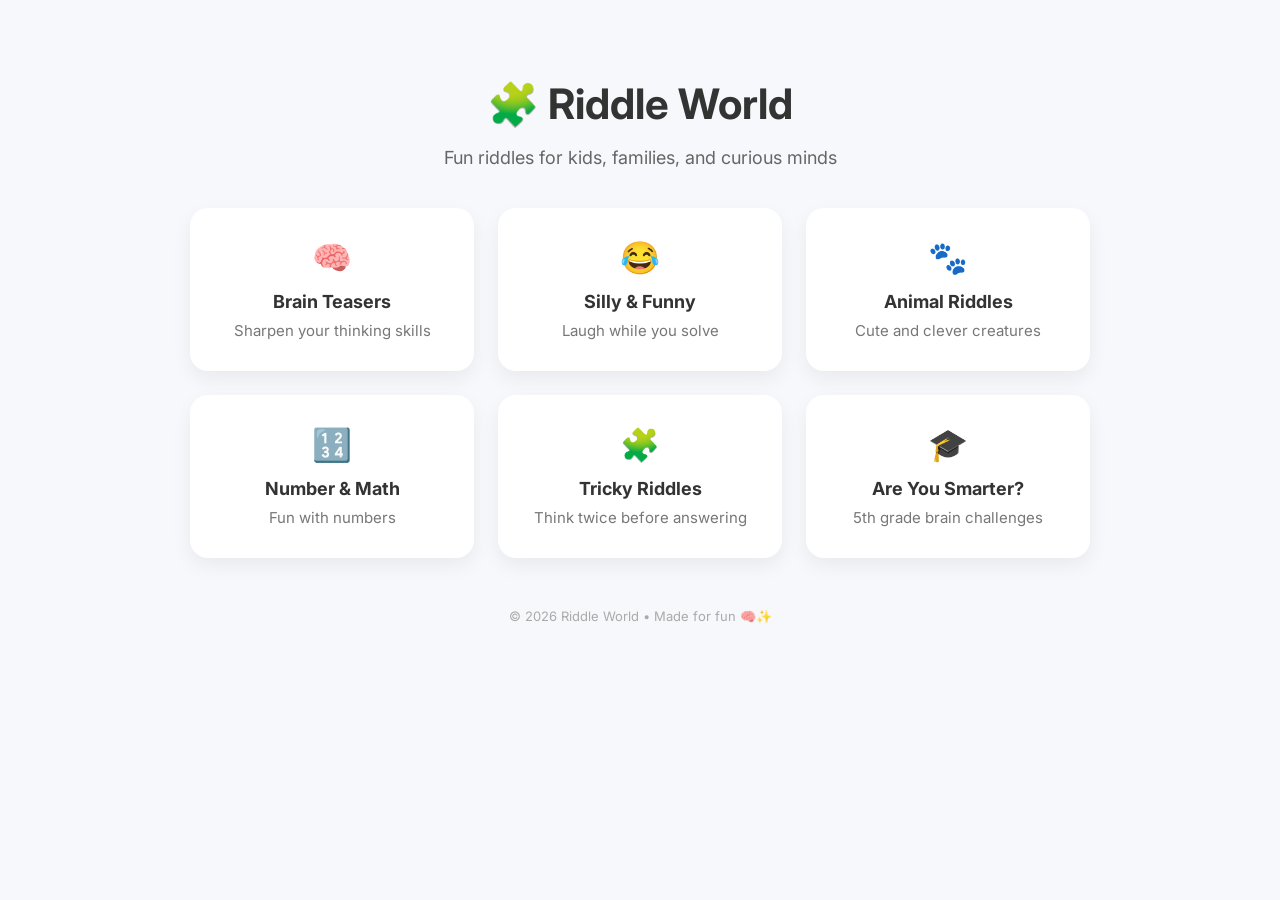
==== index.html @ af8a2e8a "Update index.html" ====
<!DOCTYPE html>
<html lang="en">
<head>
  <meta charset="UTF-8" />
  <meta name="viewport" content="width=device-width, initial-scale=1.0" />
  <title>Riddle World</title>

  <link href="https://fonts.googleapis.com/css2?family=Inter:wght@400;600;700;800&display=swap" rel="stylesheet">
  <link rel="stylesheet" href="style.css">
</head>

<body>
  <div class="container">
    <h1>🧩 Riddle World</h1>
    <p class="subtitle">Fun riddles for kids, families, and curious minds</p>

    <div class="grid">

      <a href="brain-teasers/index.html" class="card">
        <div class="emoji">🧠</div>
        <div class="title">Brain Teasers</div>
        <div class="desc">Sharpen your thinking skills</div>
      </a>

      <a href="funny-riddles/index.html" class="card">
        <div class="emoji">😂</div>
        <div class="title">Silly & Funny</div>
        <div class="desc">Laugh while you solve</div>
      </a>

      <a href="animal-riddles/index.html" class="card">
        <div class="emoji">🐾</div>
        <div class="title">Animal Riddles</div>
        <div class="desc">Cute and clever creatures</div>
      </a>

      <a href="math-riddles/index.html" class="card">
        <div class="emoji">🔢</div>
        <div class="title">Number & Math</div>
        <div class="desc">Fun with numbers</div>
      </a>

      <a href="tricky-riddles/index.html" class="card">
        <div class="emoji">🧩</div>
        <div class="title">Tricky Riddles</div>
        <div class="desc">Think twice before answering</div>
      </a>

    <a href="areyousmarter/index.html" class="card">
  <div class="emoji">🎓</div>
  <div class="title">Are You Smarter?</div>
  <div class="desc">5th grade brain challenges</div>
</a>

    </div>

    <footer>
      © 2026 Riddle World • Made for fun 🧠✨
    </footer>
  </div>
</body>
</html>
---- style.css ----
body {
  margin: 0;
  font-family: 'Inter', sans-serif;
  background: #f7f8fb;
  color: #333;
}

.container {
  max-width: 980px;
  margin: auto;
  padding: 50px 20px;
  text-align: center;
}

h1 {
  font-size: 42px;
  margin-bottom: 10px;
}

.subtitle {
  color: #666;
  margin-bottom: 40px;
  font-size: 18px;
}

.grid {
  display: grid;
  grid-template-columns: repeat(3, 1fr);
  gap: 24px;
  max-width: 900px;
  margin: 0 auto;
}

.card {
  background: white;
  padding: 30px 24px;
  border-radius: 18px;
  text-decoration: none;
  color: inherit;
  box-shadow: 0 8px 20px rgba(0, 0, 0, 0.06);
  transition: all 0.2s ease;
}

.card:hover {
  transform: translateY(-6px);
  box-shadow: 0 12px 28px rgba(0, 0, 0, 0.1);
}

.emoji {
  font-size: 32px;
  margin-bottom: 14px;
}

.title {
  font-weight: 700;
  font-size: 18px;
  margin-bottom: 8px;
}

.desc {
  font-size: 15px;
  color: #777;
  line-height: 1.4;
}

footer {
  margin-top: 50px;
  font-size: 13px;
  color: #aaa;
}

/* brain-teasers */

.page-container {
  max-width: 820px;
}

.back-link {
  display: inline-block;
  margin-bottom: 28px;
  text-decoration: none;
  color: #666;
  font-weight: 600;
}

.back-link:hover {
  color: #222;
}

.page-header {
  text-align: center;
  margin-bottom: 34px;
}

.page-emoji {
  font-size: 42px;
  margin-bottom: 10px;
}

.riddle-card {
  background: white;
  border-radius: 24px;
  padding: 42px 34px 30px;
  box-shadow: 0 16px 40px rgba(0, 0, 0, 0.08);
  max-width: 760px;
  margin: 0 auto;
}

.riddle-label {
  display: inline-block;
  font-size: 13px;
  font-weight: 700;
  color: #666;
  letter-spacing: 0.04em;
  text-transform: uppercase;
  margin-bottom: 18px;
  background: #f3f4f7;
  padding: 8px 12px;
  border-radius: 999px;
}

.riddle-question {
  font-size: clamp(20px, 2.5vw, 26px);
  line-height: 1.5;
}

.action-row {
  display: flex;
  justify-content: center;
  gap: 12px;
  flex-wrap: wrap;
}

.answer-btn,
.share-btn,
.nav-btn {
  border: none;
  border-radius: 14px;
  padding: 14px 20px;
  font-family: inherit;
  font-size: 15px;
  font-weight: 700;
  cursor: pointer;
  transition: all 0.2s ease;
  min-height: 52px;
}

.answer-btn {
  background: #222;
  color: white;
}

.share-btn {
  background: #f1f3f7;
  color: #333;
}

.answer-btn:hover,
.share-btn:hover,
.nav-btn:hover:not(:disabled) {
  transform: translateY(-2px);
}

.answer-box {
  display: none;
  margin-top: 22px;
  padding: 18px 20px;
  background: #f4f6fa;
  border-radius: 14px;
  font-size: 18px;
  font-weight: 600;
}

.nav-row.modern-nav {
  display: grid;
  grid-template-columns: 1fr auto 1fr;
  gap: 12px;
  margin-top: 28px;
  align-items: center;
}

.nav-btn.prev,
.nav-btn.next {
  background: white;
  color: #333;
  box-shadow: 0 8px 20px rgba(0, 0, 0, 0.05);
}

.nav-btn.prev {
  justify-self: start;
}

.nav-btn.next {
  justify-self: end;
}

.modern-shuffle {
  background: #222;
  color: white;
  box-shadow: 0 10px 22px rgba(0, 0, 0, 0.14);
}

.nav-btn:disabled {
  opacity: 0.45;
  cursor: not-allowed;
  transform: none;
}

.share-status {
  margin-top: 16px;
  font-size: 14px;
  color: #777;
  min-height: 20px;
}

@media (max-width: 640px) {
  .nav-row.modern-nav {
    grid-template-columns: 1fr;
  }

  .nav-btn.prev,
  .nav-btn.next,
  .modern-shuffle {
    width: 100%;
    justify-self: stretch;
  }
}

@media (max-width: 600px) {
  .riddle-question {
    font-size: 20px;
  }

  .riddle-card {
    padding: 30px 20px 24px;
  }

  .action-row {
    flex-direction: column;
  }

  .answer-btn,
  .share-btn {
    width: 100%;
  }
}
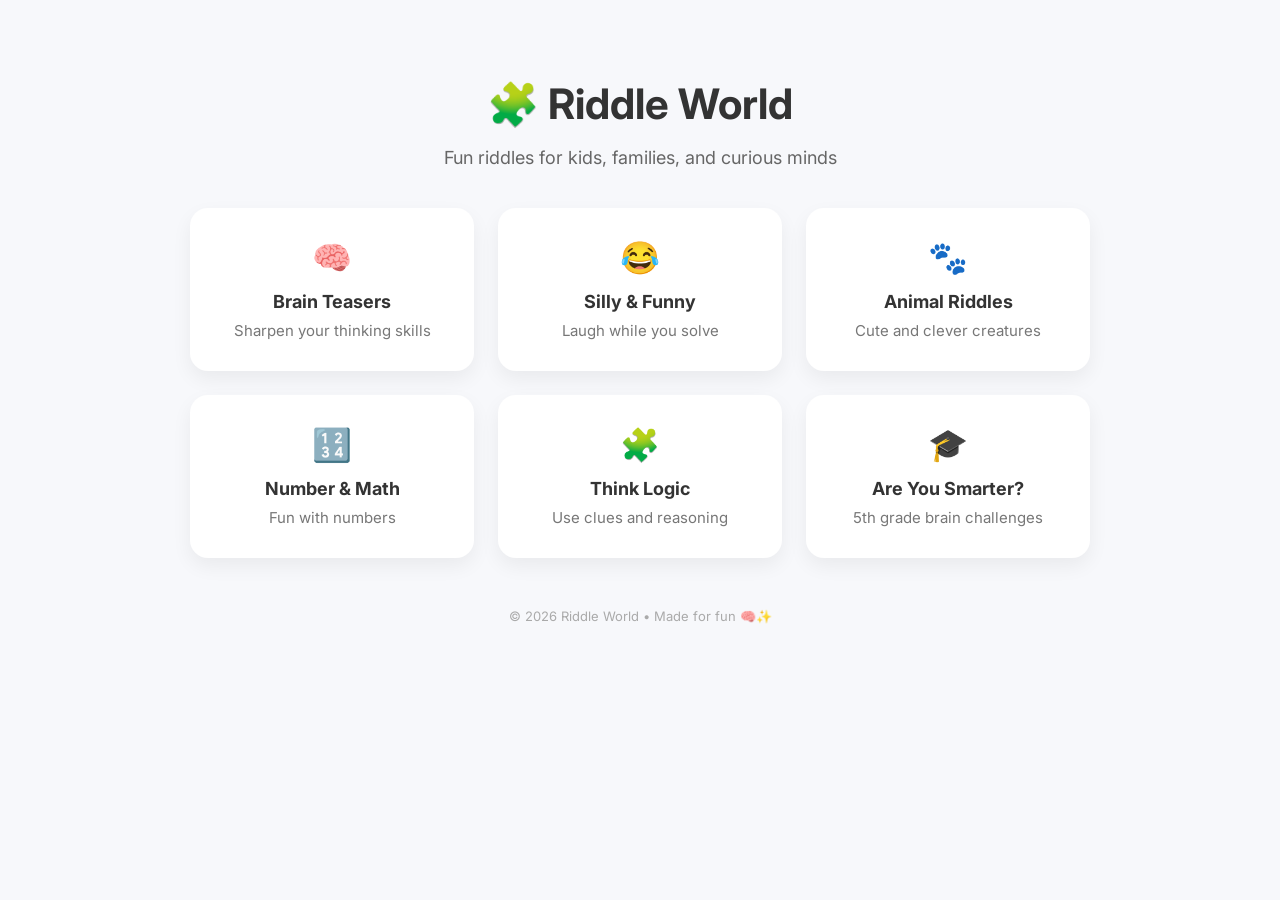
==== commit 5c427efa: "Update index.html" ====
--- a/index.html
+++ b/index.html
@@ -40,10 +40,10 @@
         <div class="desc">Fun with numbers</div>
       </a>
 
-      <a href="tricky-riddles/index.html" class="card">
+     <a href="thinklogic/index.html" class="card">
         <div class="emoji">🧩</div>
-        <div class="title">Tricky Riddles</div>
-        <div class="desc">Think twice before answering</div>
+        <div class="title">Think Logic</div>
+        <div class="desc">Use clues and reasoning</div>
       </a>
 
     <a href="areyousmarter/index.html" class="card">
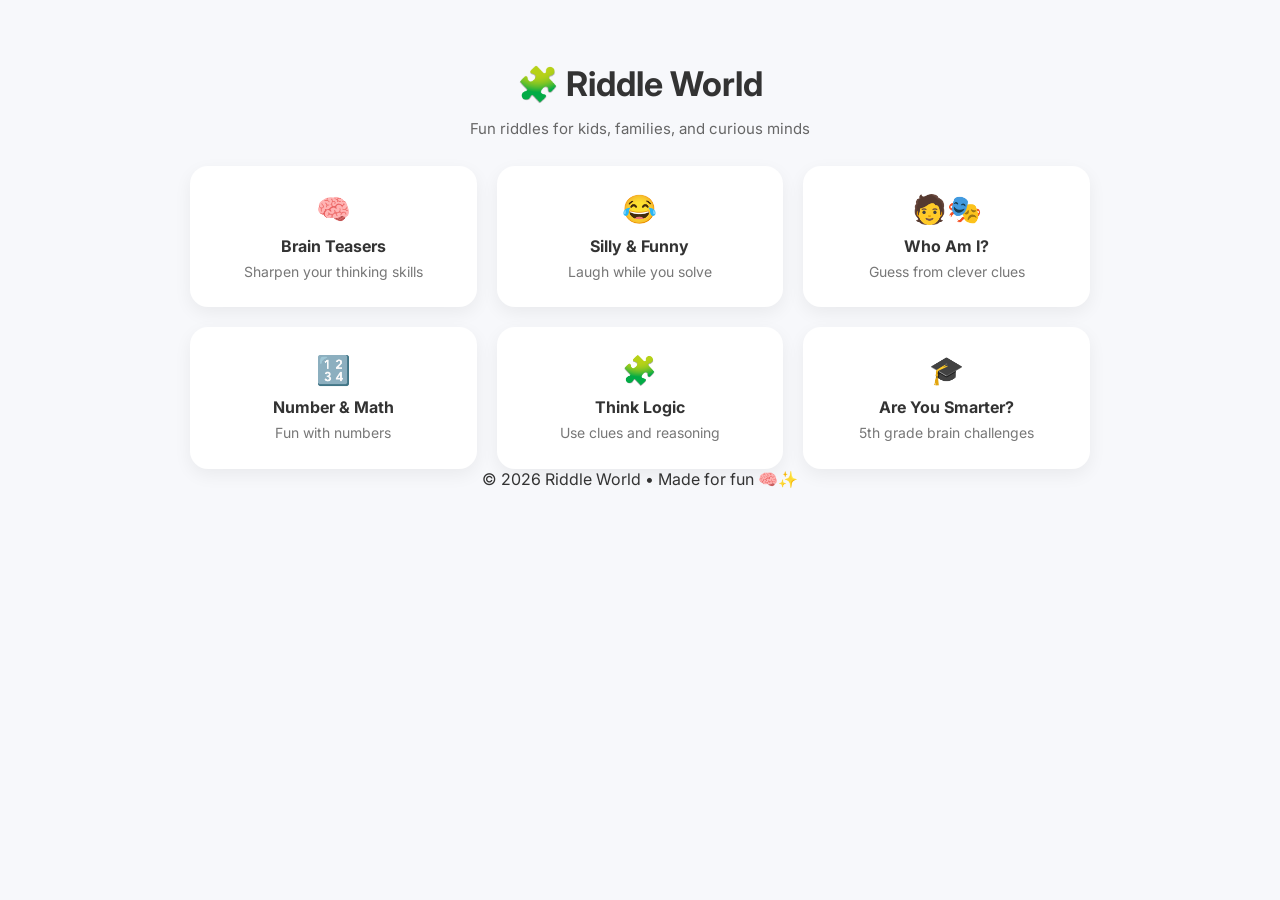
==== commit a5a43832: "Update index.html" ====
--- a/index.html
+++ b/index.html
@@ -28,11 +28,11 @@
         <div class="desc">Laugh while you solve</div>
       </a>
 
-      <a href="animal-riddles/index.html" class="card">
-        <div class="emoji">🐾</div>
-        <div class="title">Animal Riddles</div>
-        <div class="desc">Cute and clever creatures</div>
-      </a>
+  <a href="whoami/index.html" class="card">
+  <div class="emoji">🧑‍🎭</div>
+  <div class="title">Who Am I?</div>
+  <div class="desc">Guess from clever clues</div>
+</a>
 
       <a href="math-riddles/index.html" class="card">
         <div class="emoji">🔢</div>
--- a/style.css
+++ b/style.css
@@ -5,129 +5,162 @@
   color: #333;
 }
 
+/* =========================
+   Layout
+========================= */
 .container {
   max-width: 980px;
   margin: auto;
-  padding: 50px 20px;
+  padding: 40px 16px;
   text-align: center;
 }
 
+.page-container {
+  max-width: 640px; /* tighter = better reading */
+}
+
+/* =========================
+   Header
+========================= */
 h1 {
-  font-size: 42px;
-  margin-bottom: 10px;
+  font-size: 34px;
+  margin-bottom: 8px;
 }
 
 .subtitle {
   color: #666;
-  margin-bottom: 40px;
-  font-size: 18px;
-}
-
+  margin-bottom: 28px;
+  font-size: 15px;
+}
+
+/* =========================
+   Card Grid (Home)
+========================= */
 .grid {
   display: grid;
   grid-template-columns: repeat(3, 1fr);
-  gap: 24px;
+  gap: 20px;
   max-width: 900px;
   margin: 0 auto;
 }
 
 .card {
   background: white;
-  padding: 30px 24px;
+  padding: 26px 20px;
   border-radius: 18px;
   text-decoration: none;
   color: inherit;
-  box-shadow: 0 8px 20px rgba(0, 0, 0, 0.06);
+  box-shadow: 0 6px 18px rgba(0, 0, 0, 0.06);
   transition: all 0.2s ease;
 }
 
 .card:hover {
-  transform: translateY(-6px);
-  box-shadow: 0 12px 28px rgba(0, 0, 0, 0.1);
+  transform: translateY(-4px);
 }
 
 .emoji {
-  font-size: 32px;
-  margin-bottom: 14px;
+  font-size: 28px;
+  margin-bottom: 10px;
 }
 
 .title {
   font-weight: 700;
-  font-size: 18px;
-  margin-bottom: 8px;
+  font-size: 16px;
+  margin-bottom: 6px;
 }
 
 .desc {
-  font-size: 15px;
+  font-size: 14px;
   color: #777;
   line-height: 1.4;
 }
 
-footer {
-  margin-top: 50px;
-  font-size: 13px;
-  color: #aaa;
-}
-
-/* brain-teasers */
-
-.page-container {
-  max-width: 820px;
-}
-
+/* =========================
+   Puzzle Page
+========================= */
 .back-link {
   display: inline-block;
-  margin-bottom: 28px;
+  margin-bottom: 20px;
   text-decoration: none;
   color: #666;
   font-weight: 600;
 }
 
-.back-link:hover {
-  color: #222;
-}
-
 .page-header {
   text-align: center;
-  margin-bottom: 34px;
+  margin-bottom: 24px;
 }
 
 .page-emoji {
-  font-size: 42px;
-  margin-bottom: 10px;
-}
-
+  font-size: 34px;
+  margin-bottom: 6px;
+}
+
+/* =========================
+   Puzzle Card
+========================= */
 .riddle-card {
   background: white;
-  border-radius: 24px;
-  padding: 42px 34px 30px;
-  box-shadow: 0 16px 40px rgba(0, 0, 0, 0.08);
-  max-width: 760px;
+  border-radius: 20px;
+  padding: 28px 20px 22px;
+  box-shadow: 0 12px 30px rgba(0, 0, 0, 0.07);
+  max-width: 560px;
   margin: 0 auto;
 }
 
 .riddle-label {
   display: inline-block;
-  font-size: 13px;
+  font-size: 12px;
   font-weight: 700;
   color: #666;
   letter-spacing: 0.04em;
   text-transform: uppercase;
-  margin-bottom: 18px;
+  margin-bottom: 12px;
   background: #f3f4f7;
-  padding: 8px 12px;
+  padding: 6px 10px;
   border-radius: 999px;
 }
 
+/* 🔥 FIXED FONT SIZE */
 .riddle-question {
-  font-size: clamp(20px, 2.5vw, 26px);
-  line-height: 1.5;
-}
-
+  font-size: clamp(0.95rem, 2vw, 1.08rem);
+  line-height: 1.55;
+  text-align: left;
+}
+
+/* =========================
+   Logic Puzzle Formatting
+========================= */
+.logic-puzzle-ui {
+  font-size: 0.92rem;
+}
+
+.logic-section {
+  margin-bottom: 12px;
+}
+
+.logic-heading {
+  font-weight: 700;
+  margin-bottom: 4px;
+}
+
+.logic-clue-list {
+  padding-left: 18px;
+  margin: 0;
+}
+
+.logic-clue-list li {
+  margin-bottom: 6px;
+}
+
+/* =========================
+   Buttons
+========================= */
 .action-row {
   display: flex;
   justify-content: center;
-  gap: 12px;
+  gap: 10px;
+  margin-top: 16px;
   flex-wrap: wrap;
 }
 
@@ -135,14 +168,13 @@
 .share-btn,
 .nav-btn {
   border: none;
-  border-radius: 14px;
-  padding: 14px 20px;
+  border-radius: 12px;
+  padding: 12px 16px;
   font-family: inherit;
-  font-size: 15px;
+  font-size: 14px;
   font-weight: 700;
   cursor: pointer;
   transition: all 0.2s ease;
-  min-height: 52px;
 }
 
 .answer-btn {
@@ -152,87 +184,78 @@
 
 .share-btn {
   background: #f1f3f7;
-  color: #333;
 }
 
 .answer-btn:hover,
 .share-btn:hover,
 .nav-btn:hover:not(:disabled) {
-  transform: translateY(-2px);
-}
-
+  transform: translateY(-1px);
+}
+
+/* =========================
+   Answer Box
+========================= */
 .answer-box {
   display: none;
-  margin-top: 22px;
-  padding: 18px 20px;
+  margin-top: 16px;
+  padding: 14px;
   background: #f4f6fa;
-  border-radius: 14px;
-  font-size: 18px;
+  border-radius: 12px;
+  font-size: 15px;
   font-weight: 600;
 }
 
+/* =========================
+   Navigation
+========================= */
 .nav-row.modern-nav {
   display: grid;
   grid-template-columns: 1fr auto 1fr;
-  gap: 12px;
-  margin-top: 28px;
+  gap: 10px;
+  margin-top: 20px;
   align-items: center;
 }
 
 .nav-btn.prev,
 .nav-btn.next {
   background: white;
-  color: #333;
-  box-shadow: 0 8px 20px rgba(0, 0, 0, 0.05);
-}
-
-.nav-btn.prev {
-  justify-self: start;
-}
-
-.nav-btn.next {
-  justify-self: end;
+  box-shadow: 0 6px 16px rgba(0, 0, 0, 0.05);
 }
 
 .modern-shuffle {
   background: #222;
   color: white;
-  box-shadow: 0 10px 22px rgba(0, 0, 0, 0.14);
 }
 
 .nav-btn:disabled {
-  opacity: 0.45;
+  opacity: 0.4;
   cursor: not-allowed;
-  transform: none;
 }
 
 .share-status {
-  margin-top: 16px;
-  font-size: 14px;
+  margin-top: 12px;
+  font-size: 13px;
   color: #777;
-  min-height: 20px;
-}
-
-@media (max-width: 640px) {
+}
+
+/* =========================
+   Mobile Fix (IMPORTANT)
+========================= */
+@media (max-width: 600px) {
+  .riddle-question {
+    font-size: 0.95rem; /* smaller, not 20px anymore */
+  }
+
+  .logic-puzzle-ui {
+    font-size: 0.9rem;
+  }
+
   .nav-row.modern-nav {
     grid-template-columns: 1fr;
   }
 
-  .nav-btn.prev,
-  .nav-btn.next,
-  .modern-shuffle {
+  .nav-btn {
     width: 100%;
-    justify-self: stretch;
-  }
-}
-
-@media (max-width: 600px) {
-  .riddle-question {
-    font-size: 20px;
-  }
-
-  .riddle-card {
-    padding: 30px 20px 24px;
   }
 
   .action-row {
@@ -244,3 +267,47 @@
     width: 100%;
   }
 }
+
+
+
+/* =========================
+   For Think Logic Clues
+========================= */
+.clue-toggle-btn,
+.reveal-clue-btn {
+  border: none;
+  border-radius: 12px;
+  padding: 10px 14px;
+  font-family: inherit;
+  font-size: 14px;
+  font-weight: 700;
+  cursor: pointer;
+  transition: all 0.2s ease;
+}
+
+.clue-toggle-btn {
+  background: #eef2f7;
+  color: #222;
+  width: 100%;
+  text-align: left;
+}
+
+.reveal-clue-btn {
+  background: #222;
+  color: white;
+  margin-top: 10px;
+}
+
+.clues-panel {
+  margin-top: 10px;
+  padding: 12px;
+  background: #f7f9fc;
+  border-radius: 12px;
+}
+
+.all-clues-shown {
+  margin-top: 8px;
+  font-size: 13px;
+  color: #777;
+  font-weight: 600;
+}
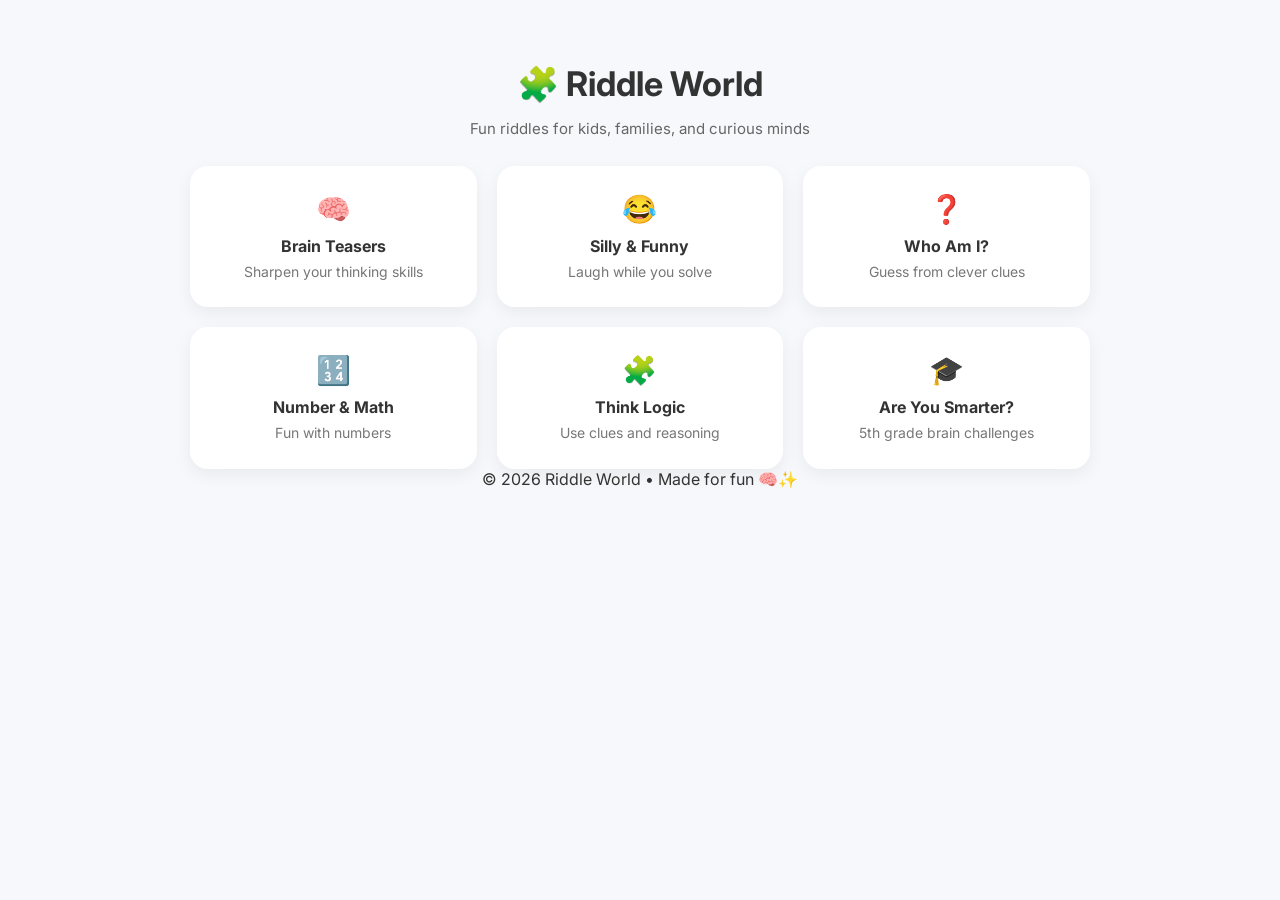
==== commit 0d845905: "Update index.html" ====
--- a/index.html
+++ b/index.html
@@ -29,7 +29,7 @@
       </a>
 
   <a href="whoami/index.html" class="card">
-  <div class="emoji">🧑‍🎭</div>
+  <div class="emoji">❓</div>
   <div class="title">Who Am I?</div>
   <div class="desc">Guess from clever clues</div>
 </a>
--- a/style.css
+++ b/style.css
@@ -271,8 +271,39 @@
 
 
 /* =========================
-   For Think Logic Clues
-========================= */
+   Who Am I / Clue Reveal
+========================= */
+
+.riddle-question {
+  font-size: clamp(0.95rem, 2vw, 1.05rem);
+  line-height: 1.6;
+  text-align: left;
+  white-space: normal;
+}
+
+.logic-puzzle-ui {
+  font-size: 0.95rem;
+  text-align: left;
+}
+
+.logic-section {
+  margin-bottom: 14px;
+}
+
+.logic-heading {
+  font-size: 0.82rem;
+  font-weight: 800;
+  text-transform: uppercase;
+  letter-spacing: 0.04em;
+  color: #666;
+  margin-bottom: 6px;
+}
+
+.logic-text {
+  line-height: 1.6;
+  color: #333;
+}
+
 .clue-toggle-btn,
 .reveal-clue-btn {
   border: none;
@@ -286,7 +317,7 @@
 }
 
 .clue-toggle-btn {
-  background: #eef2f7;
+  background: #f1f3f7;
   color: #222;
   width: 100%;
   text-align: left;
@@ -296,18 +327,47 @@
   background: #222;
   color: white;
   margin-top: 10px;
+  width: 100%;
+}
+
+.clue-toggle-btn:hover,
+.reveal-clue-btn:hover {
+  transform: translateY(-1px);
 }
 
 .clues-panel {
   margin-top: 10px;
-  padding: 12px;
-  background: #f7f9fc;
+  padding: 12px 14px;
+  background: #f7f8fb;
   border-radius: 12px;
+  border: 1px solid #eceff4;
+}
+
+.logic-clue-list {
+  margin: 0;
+  padding-left: 18px;
+}
+
+.logic-clue-list li {
+  margin-bottom: 8px;
+  line-height: 1.55;
 }
 
 .all-clues-shown {
-  margin-top: 8px;
+  margin-top: 10px;
   font-size: 13px;
   color: #777;
   font-weight: 600;
 }
+
+/* mobile */
+@media (max-width: 600px) {
+  .riddle-question {
+    font-size: 0.95rem;
+  }
+
+  .logic-puzzle-ui {
+    font-size: 0.92rem;
+  }
+}
+
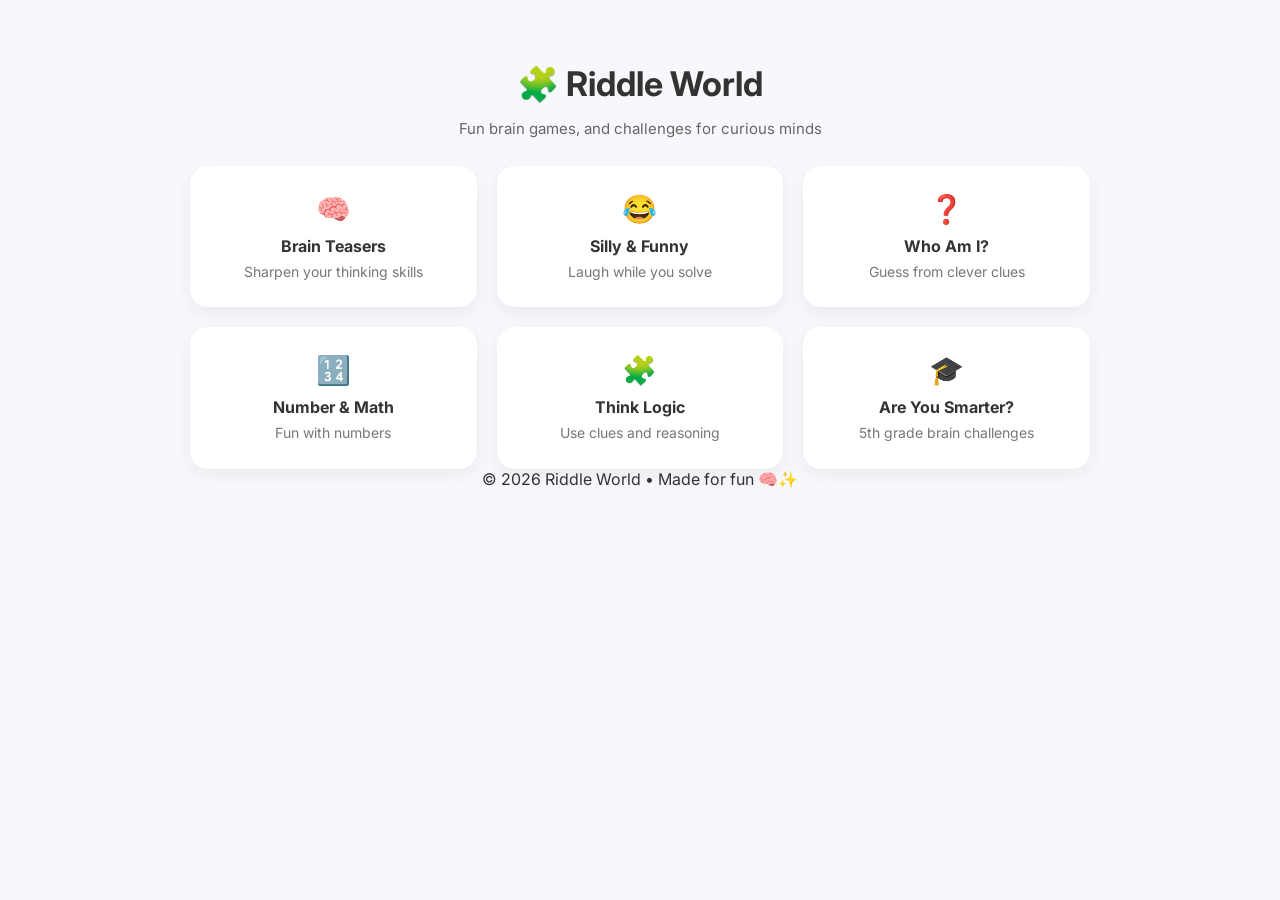
==== commit 07bb6289: "Update index.html" ====
--- a/index.html
+++ b/index.html
@@ -3,7 +3,7 @@
 <head>
   <meta charset="UTF-8" />
   <meta name="viewport" content="width=device-width, initial-scale=1.0" />
-  <title>Riddle World</title>
+  <title>Brain Play</title>
 
   <link href="https://fonts.googleapis.com/css2?family=Inter:wght@400;600;700;800&display=swap" rel="stylesheet">
   <link rel="stylesheet" href="style.css">
@@ -12,7 +12,7 @@
 <body>
   <div class="container">
     <h1>🧩 Riddle World</h1>
-    <p class="subtitle">Fun riddles for kids, families, and curious minds</p>
+    <p class="subtitle">Fun brain games, and challenges for curious minds</p>
 
     <div class="grid">
 
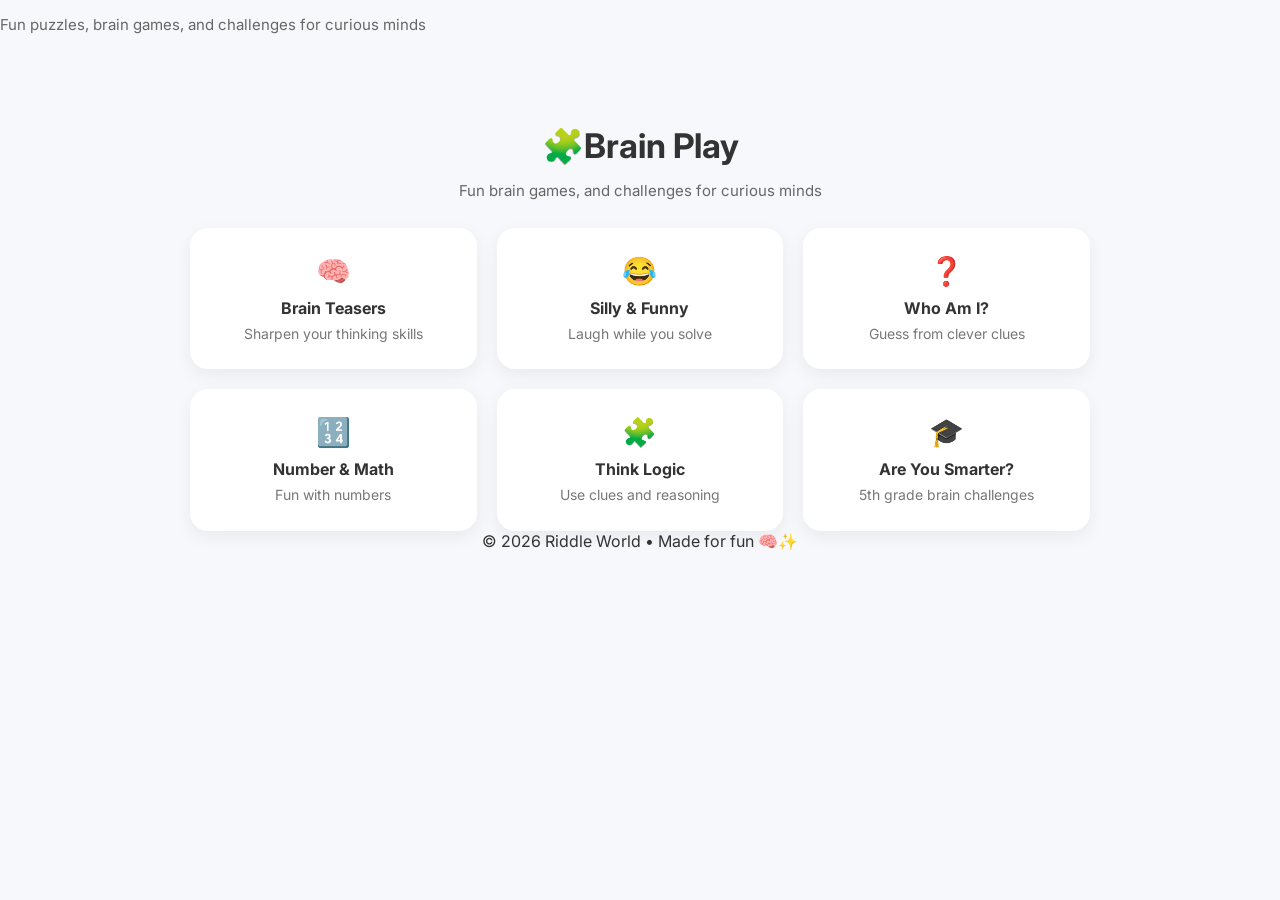
==== commit fd3af710: "Update index.html" ====
--- a/index.html
+++ b/index.html
@@ -4,14 +4,17 @@
   <meta charset="UTF-8" />
   <meta name="viewport" content="width=device-width, initial-scale=1.0" />
   <title>Brain Play</title>
-
+<p class="subtitle">
+  Fun puzzles, brain games, and challenges for curious minds
+</p>
+  
   <link href="https://fonts.googleapis.com/css2?family=Inter:wght@400;600;700;800&display=swap" rel="stylesheet">
   <link rel="stylesheet" href="style.css">
 </head>
 
 <body>
   <div class="container">
-    <h1>🧩 Riddle World</h1>
+    <h1>🧩Brain Play</h1>
     <p class="subtitle">Fun brain games, and challenges for curious minds</p>
 
     <div class="grid">
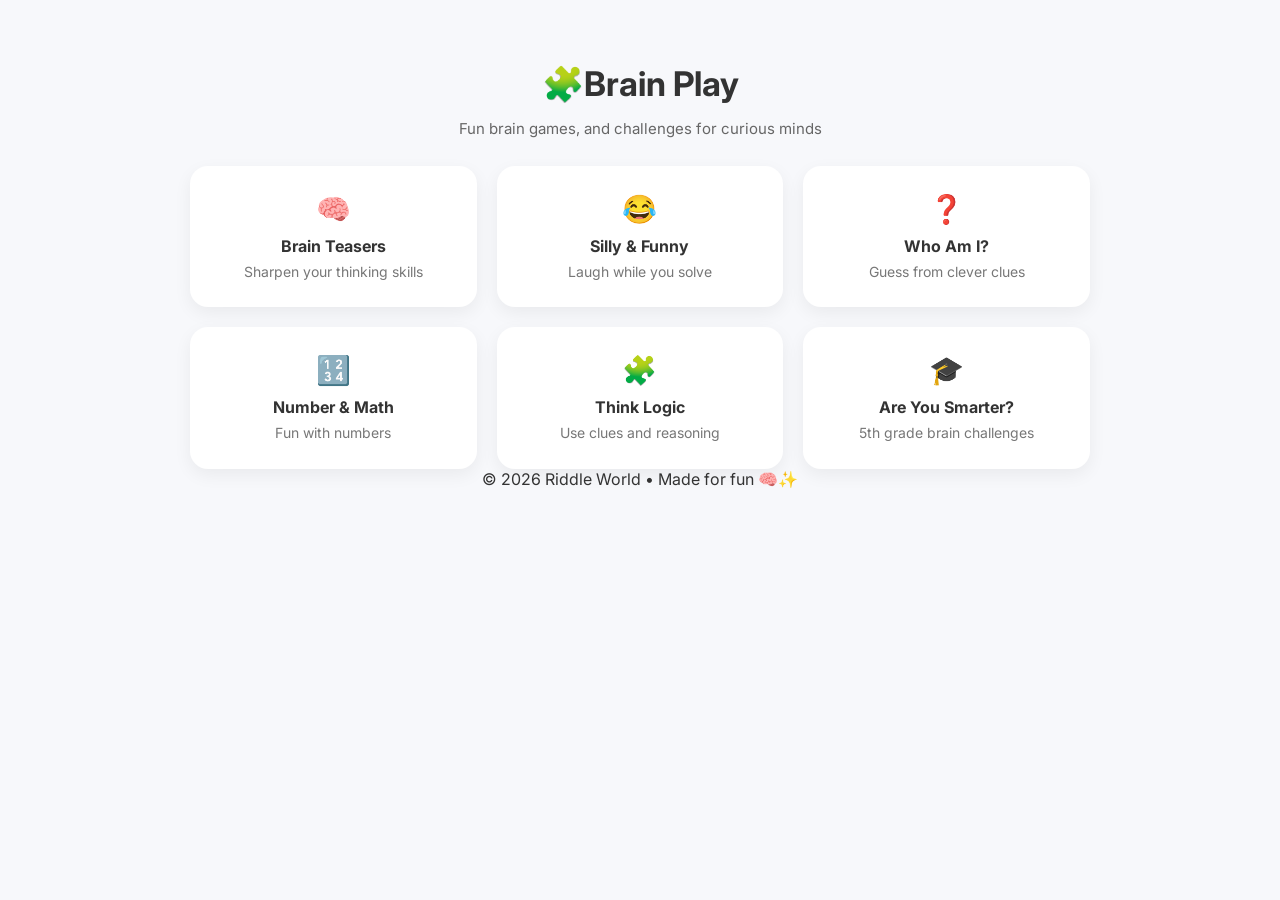
==== commit c289285e: "Update index.html" ====
--- a/index.html
+++ b/index.html
@@ -4,9 +4,6 @@
   <meta charset="UTF-8" />
   <meta name="viewport" content="width=device-width, initial-scale=1.0" />
   <title>Brain Play</title>
-<p class="subtitle">
-  Fun puzzles, brain games, and challenges for curious minds
-</p>
   
   <link href="https://fonts.googleapis.com/css2?family=Inter:wght@400;600;700;800&display=swap" rel="stylesheet">
   <link rel="stylesheet" href="style.css">
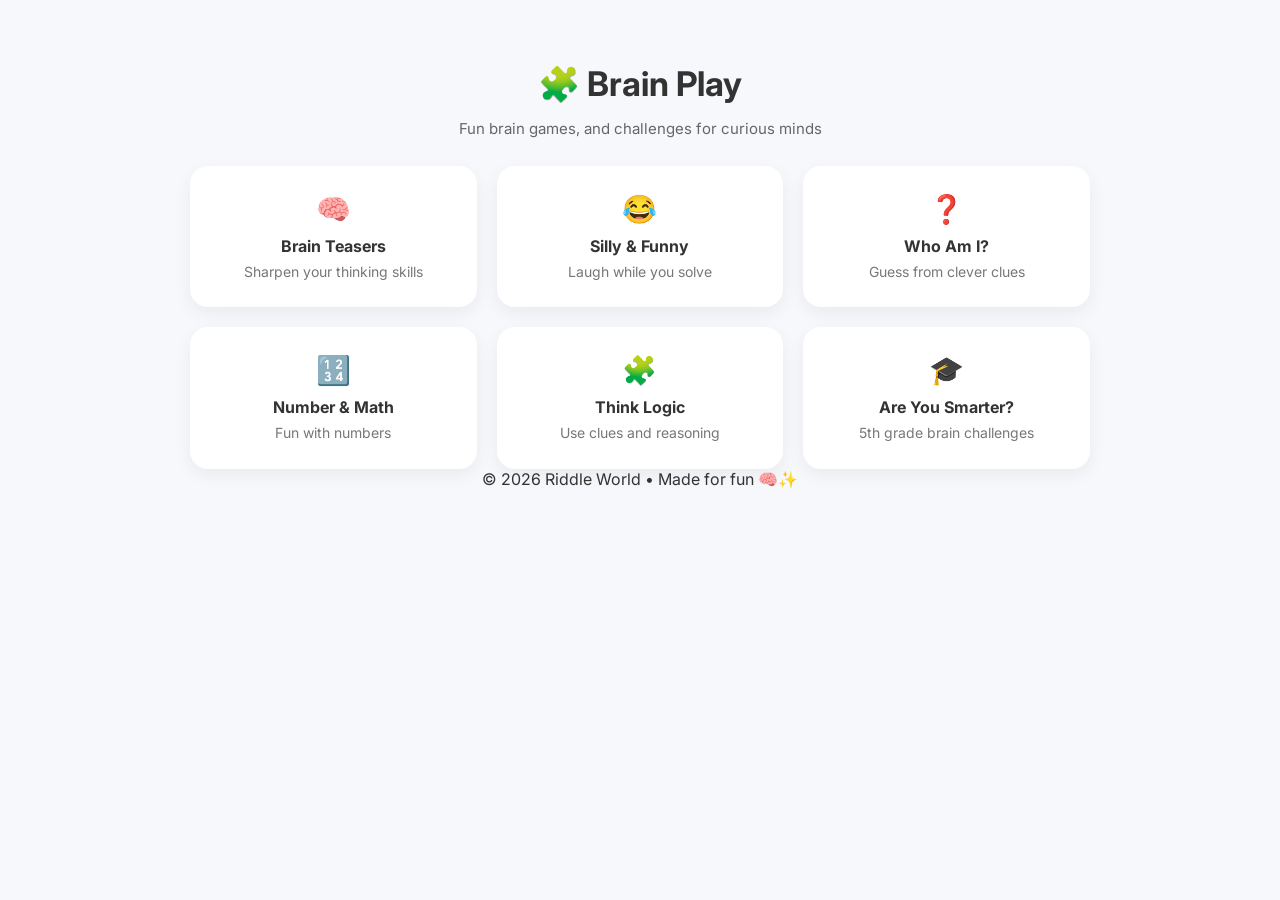
==== commit 52dbd0af: "Update index.html" ====
--- a/index.html
+++ b/index.html
@@ -11,7 +11,7 @@
 
 <body>
   <div class="container">
-    <h1>🧩Brain Play</h1>
+    <h1>🧩 Brain Play</h1>
     <p class="subtitle">Fun brain games, and challenges for curious minds</p>
 
     <div class="grid">
